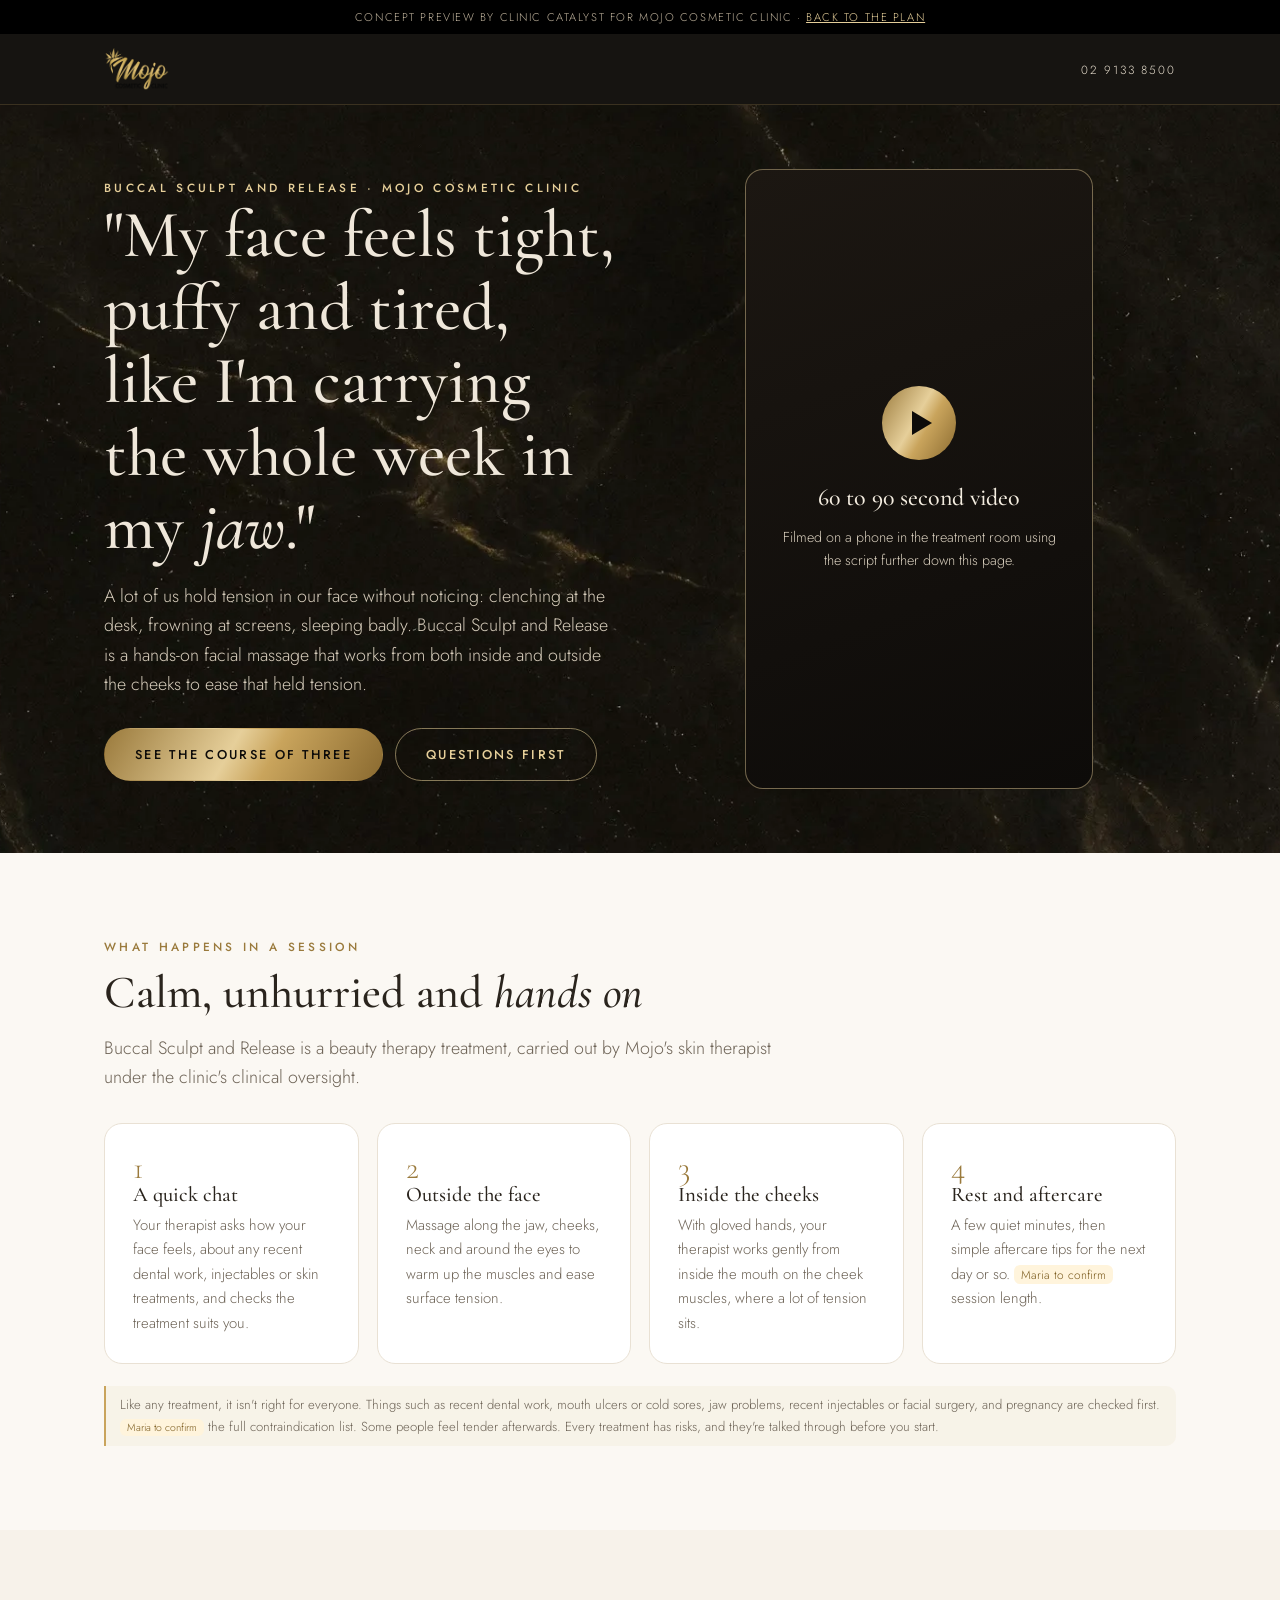
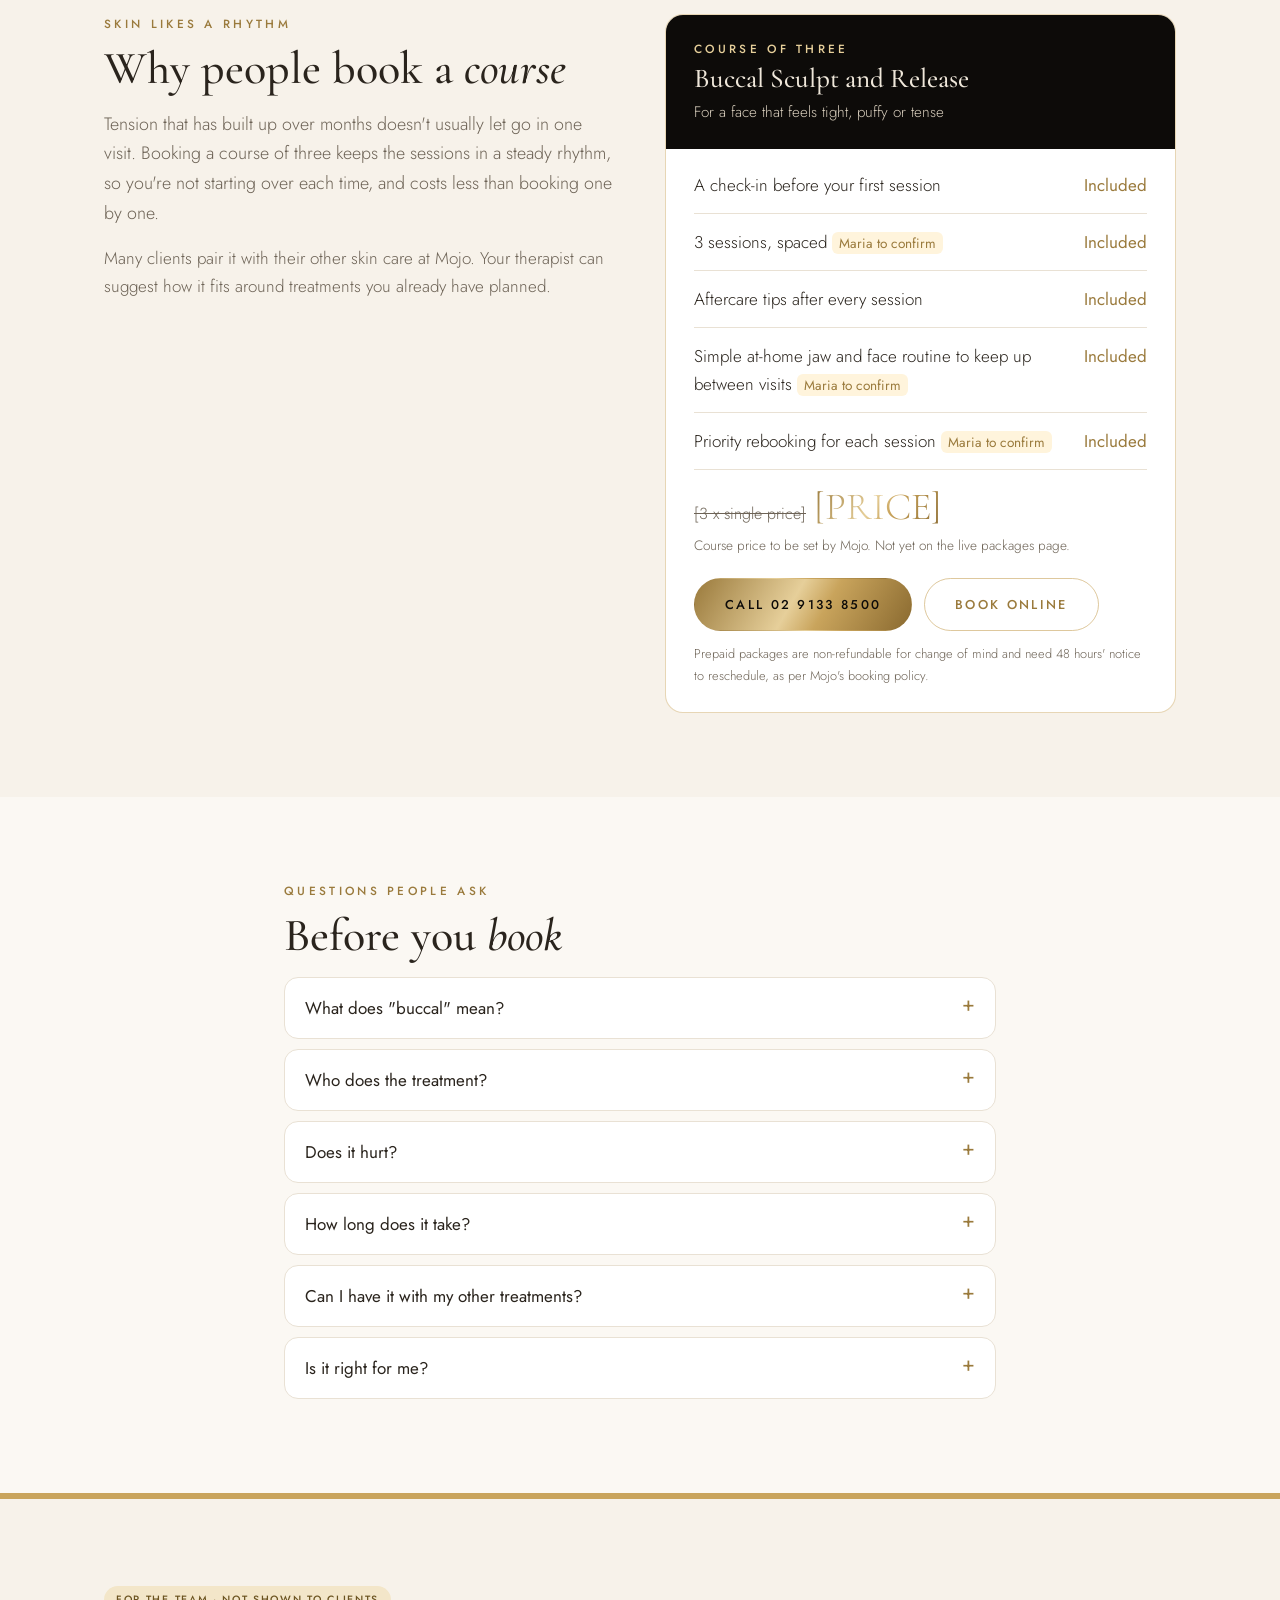
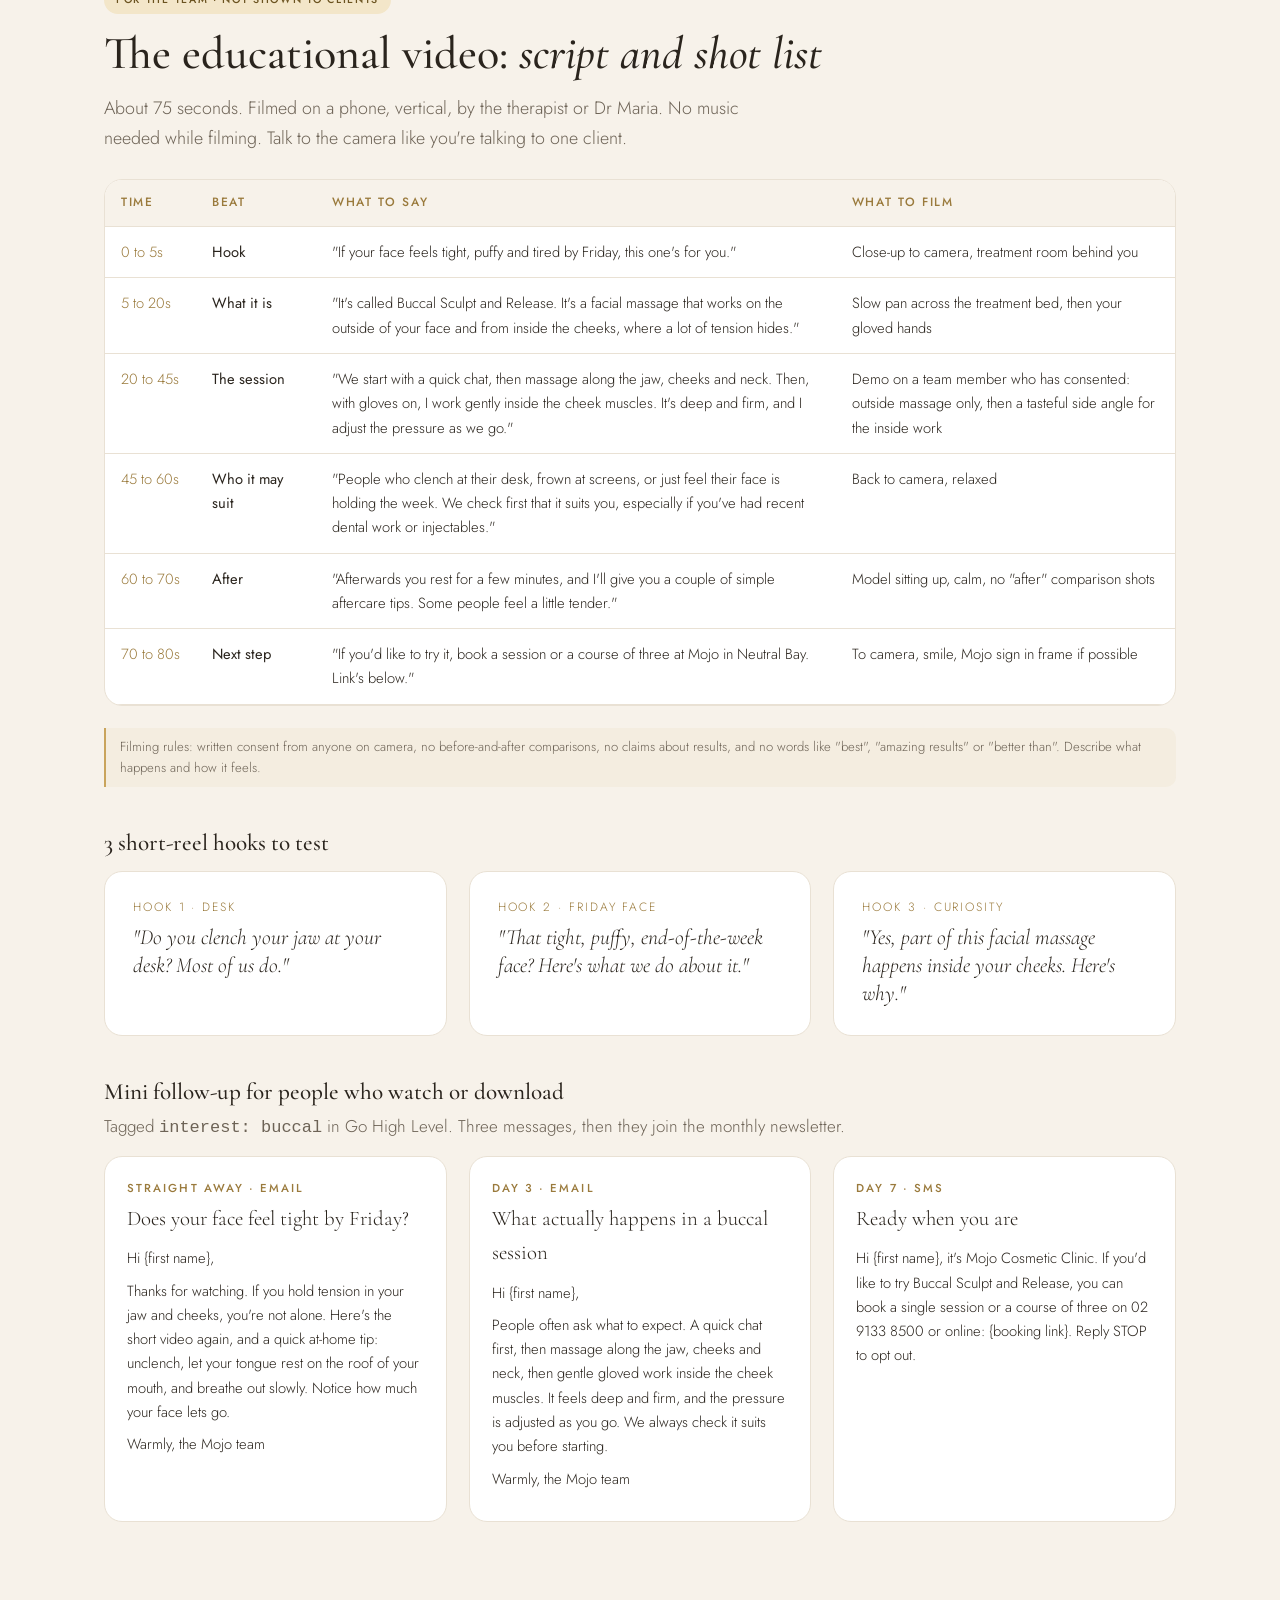
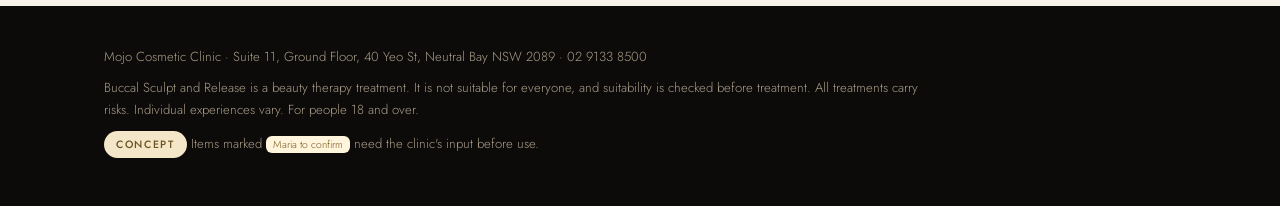
==== buccal.html @ 19ff2479 "Skin check quiz, result page, PDF guide, nurture, consultation library, buccal page; plan page: doin" ====
<!DOCTYPE html>
<html lang="en-AU">
<head>
<meta charset="utf-8">
<meta name="viewport" content="width=device-width, initial-scale=1">
<meta name="robots" content="noindex,nofollow">
<title>Does your face feel tight and tired? | Buccal Sculpt and Release | Mojo Cosmetic Clinic</title>
<link rel="preconnect" href="https://fonts.googleapis.com">
<link rel="preconnect" href="https://fonts.gstatic.com" crossorigin>
<link href="https://fonts.googleapis.com/css2?family=Cormorant+Garamond:ital,wght@0,400;0,500;0,600;1,400;1,500&family=Jost:wght@300;400;500;600&display=swap" rel="stylesheet">
<link rel="stylesheet" href="assets/funnel.css">
<style>
.bhero{padding:64px 0}
.bhero .grid2{align-items:center;gap:44px}
.vslot{aspect-ratio:9/16;max-height:620px;margin:0 auto;border-radius:var(--r);border:1px solid rgba(230,207,154,.45);background:linear-gradient(160deg,#1c1712,#0d0b09);display:flex;flex-direction:column;align-items:center;justify-content:center;text-align:center;padding:30px;color:#d6ccbb}
.vslot .play{width:74px;height:74px;border-radius:50%;background:var(--gold-grad);display:flex;align-items:center;justify-content:center;margin-bottom:18px}
.vslot .play:after{content:"";border-left:20px solid var(--ink);border-top:12px solid transparent;border-bottom:12px solid transparent;margin-left:6px}
.vslot b{font-family:'Cormorant Garamond';font-size:1.5rem;font-weight:500;color:#f3ecdf}
.steps4{display:grid;grid-template-columns:repeat(4,1fr);gap:18px;margin-top:30px}
.steps4 .card h3{font-size:1.3rem}
.steps4 .card p{color:var(--muted);font-size:.93rem}
.steps4 .n{font-family:'Cormorant Garamond';font-size:2rem;line-height:1;color:var(--gold-dk)}
details{background:#fff;border:1px solid var(--stone);border-radius:14px;padding:16px 20px;margin-bottom:10px}
summary{cursor:pointer;font-weight:400;list-style:none;display:flex;justify-content:space-between;gap:14px}
summary:after{content:"+";color:var(--gold-dk);font-size:1.3rem;line-height:1}
details[open] summary:after{content:"\2013"}
details p{color:var(--muted);margin-top:10px;font-size:.95rem}
.script{background:#fff;border:1px solid var(--stone);border-radius:var(--r);overflow:hidden}
.script table{width:100%;border-collapse:collapse;font-size:.92rem}
.script th,.script td{text-align:left;padding:13px 16px;border-bottom:1px solid var(--stone);vertical-align:top}
.script th{background:var(--cream);font-weight:500;font-size:.75rem;letter-spacing:.14em;text-transform:uppercase;color:var(--gold-dk)}
.script td:first-child{white-space:nowrap;color:var(--gold-dk);width:90px}
.script td:nth-child(2){width:120px;font-weight:400}
.hooks .card{font-family:'Cormorant Garamond';font-size:1.35rem;font-style:italic;line-height:1.3}
.hooks .card span{display:block;font-family:Jost;font-style:normal;font-size:.75rem;letter-spacing:.16em;text-transform:uppercase;color:var(--gold-dk);margin-bottom:8px}
.msg{background:#fff;border:1px solid var(--stone);border-radius:var(--r);padding:22px}
.msg .when{font-size:.72rem;letter-spacing:.18em;text-transform:uppercase;color:var(--gold-dk);font-weight:500}
.msg .subj{font-family:'Cormorant Garamond';font-size:1.3rem;margin:4px 0 10px}
.msg p{font-size:.92rem;color:var(--text);margin-bottom:8px}
.internal{border-top:6px solid var(--gold)}
@media (max-width:980px){.steps4{grid-template-columns:repeat(2,1fr)}}
@media (max-width:620px){.steps4{grid-template-columns:1fr}.script td:first-child,.script td:nth-child(2){width:auto;white-space:normal}.script table,.script tbody,.script tr,.script td,.script th{display:block}.script tr{border-bottom:1px solid var(--stone)}.script td{border:0;padding:6px 16px}.script thead{display:none}}
</style>
</head>
<body>
<div class="concept">Concept preview by Clinic Catalyst for Mojo Cosmetic Clinic · <a href="index.html">back to the plan</a></div>
<header class="top"><div class="wrap"><img src="assets/mojo-logo.webp" alt="Mojo Cosmetic Clinic"><a class="small" href="tel:0291338500">02 9133 8500</a></div></header>

<section class="dark bhero">
  <div class="wrap grid2">
    <div>
      <div class="eyebrow">Buccal Sculpt and Release · Mojo Cosmetic Clinic</div>
      <h1>"My face feels tight, puffy and tired, like I'm carrying the whole week in my <em>jaw</em>."</h1>
      <p class="lead" style="margin-top:18px">A lot of us hold tension in our face without noticing: clenching at the desk, frowning at screens, sleeping badly. Buccal Sculpt and Release is a hands-on facial massage that works from both inside and outside the cheeks to ease that held tension.</p>
      <div class="btns">
        <a class="btn btn-gold" href="#course">See the course of three</a>
        <a class="btn btn-line" href="#faq">Questions first</a>
      </div>
    </div>
    <div class="vslot">
      <div class="play"></div>
      <b>60 to 90 second video</b>
      <p style="font-size:.9rem;margin-top:8px">Filmed on a phone in the treatment room using the script further down this page.</p>
    </div>
  </div>
</section>

<section>
  <div class="wrap">
    <div class="eyebrow">What happens in a session</div>
    <h2>Calm, unhurried and <em>hands on</em></h2>
    <p class="lead">Buccal Sculpt and Release is a beauty therapy treatment, carried out by Mojo's skin therapist under the clinic's clinical oversight.</p>
    <div class="steps4">
      <div class="card"><div class="n">1</div><h3>A quick chat</h3><p>Your therapist asks how your face feels, about any recent dental work, injectables or skin treatments, and checks the treatment suits you.</p></div>
      <div class="card"><div class="n">2</div><h3>Outside the face</h3><p>Massage along the jaw, cheeks, neck and around the eyes to warm up the muscles and ease surface tension.</p></div>
      <div class="card"><div class="n">3</div><h3>Inside the cheeks</h3><p>With gloved hands, your therapist works gently from inside the mouth on the cheek muscles, where a lot of tension sits.</p></div>
      <div class="card"><div class="n">4</div><h3>Rest and aftercare</h3><p>A few quiet minutes, then simple aftercare tips for the next day or so. <span class="confirm">Maria to confirm</span> session length.</p></div>
    </div>
    <p class="note">Like any treatment, it isn't right for everyone. Things such as recent dental work, mouth ulcers or cold sores, jaw problems, recent injectables or facial surgery, and pregnancy are checked first. <span class="confirm">Maria to confirm</span> the full contraindication list. Some people feel tender afterwards. Every treatment has risks, and they're talked through before you start.</p>
  </div>
</section>

<section class="cream" id="course">
  <div class="wrap grid2" style="gap:50px;align-items:start">
    <div>
      <div class="eyebrow">Skin likes a rhythm</div>
      <h2>Why people book a <em>course</em></h2>
      <p class="lead">Tension that has built up over months doesn't usually let go in one visit. Booking a course of three keeps the sessions in a steady rhythm, so you're not starting over each time, and costs less than booking one by one.</p>
      <p style="margin-top:16px;color:var(--muted)">Many clients pair it with their other skin care at Mojo. Your therapist can suggest how it fits around treatments you already have planned.</p>
    </div>
    <div class="stack">
      <div class="stack-head"><div class="eyebrow">Course of three</div><h3>Buccal Sculpt and Release</h3><p style="color:#d6ccbb;font-size:.95rem;margin-top:4px">For a face that feels tight, puffy or tense</p></div>
      <div class="stack-body">
        <div class="stack-row"><span>A check-in before your first session</span><span>Included</span></div>
        <div class="stack-row"><span>3 sessions, spaced <span class="confirm">Maria to confirm</span></span><span>Included</span></div>
        <div class="stack-row"><span>Aftercare tips after every session</span><span>Included</span></div>
        <div class="stack-row"><span>Simple at-home jaw and face routine to keep up between visits <span class="confirm">Maria to confirm</span></span><span>Included</span></div>
        <div class="stack-row"><span>Priority rebooking for each session <span class="confirm">Maria to confirm</span></span><span>Included</span></div>
        <div class="stack-total"><div><span class="was">[3 x single price]</span><span class="price gold-text">[PRICE]</span><div style="font-size:.85rem;color:var(--muted);margin-top:6px">Course price to be set by Mojo. Not yet on the live packages page.</div></div></div>
        <div class="btns" style="margin-top:18px"><a class="btn btn-gold" href="tel:0291338500">Call 02 9133 8500</a><a class="btn btn-line" href="https://www.fresha.com/book-now/mojo-cosmetic-clinic-iewphnsx/all-offer?share=true&pId=2636291" target="_blank" rel="noopener">Book online</a></div>
        <p style="font-size:.8rem;color:var(--muted);margin-top:12px">Prepaid packages are non-refundable for change of mind and need 48 hours' notice to reschedule, as per Mojo's booking policy.</p>
      </div>
    </div>
  </div>
</section>

<section id="faq">
  <div class="wrap narrow">
    <div class="eyebrow">Questions people ask</div>
    <h2>Before you <em>book</em></h2>
    <details><summary>What does "buccal" mean?</summary><p>Buccal refers to the cheeks, and the inside of the cheeks in particular. Buccal Sculpt and Release includes gentle work from inside the mouth on the cheek muscles, as well as massage on the outside of the face.</p></details>
    <details><summary>Who does the treatment?</summary><p>Mojo's skin therapist, under the clinic's clinical oversight. It is a beauty therapy treatment, not a medical procedure.</p></details>
    <details><summary>Does it hurt?</summary><p>Most people describe it as deep and firm rather than painful, and your therapist adjusts the pressure as you go. Some people feel a little tender afterwards.</p></details>
    <details><summary>How long does it take?</summary><p><span class="confirm">Maria to confirm</span> session length, then this answer is filled in.</p></details>
    <details><summary>Can I have it with my other treatments?</summary><p>Often, yes, but timing matters around things like injectables, dental work and some skin treatments. Your therapist plans it with you.</p></details>
    <details><summary>Is it right for me?</summary><p>That's what the check-in before your first session is for. If something means it isn't suitable, your therapist will tell you and suggest another option.</p></details>
  </div>
</section>

<section class="cream internal">
  <div class="wrap">
    <span class="review-flag">For the team · not shown to clients</span>
    <h2 style="margin-top:14px">The educational video: <em>script and shot list</em></h2>
    <p class="lead">About 75 seconds. Filmed on a phone, vertical, by the therapist or Dr Maria. No music needed while filming. Talk to the camera like you're talking to one client.</p>
    <div class="script" style="margin-top:26px">
      <table>
        <thead><tr><th>Time</th><th>Beat</th><th>What to say</th><th>What to film</th></tr></thead>
        <tbody>
          <tr><td>0 to 5s</td><td>Hook</td><td>"If your face feels tight, puffy and tired by Friday, this one's for you."</td><td>Close-up to camera, treatment room behind you</td></tr>
          <tr><td>5 to 20s</td><td>What it is</td><td>"It's called Buccal Sculpt and Release. It's a facial massage that works on the outside of your face and from inside the cheeks, where a lot of tension hides."</td><td>Slow pan across the treatment bed, then your gloved hands</td></tr>
          <tr><td>20 to 45s</td><td>The session</td><td>"We start with a quick chat, then massage along the jaw, cheeks and neck. Then, with gloves on, I work gently inside the cheek muscles. It's deep and firm, and I adjust the pressure as we go."</td><td>Demo on a team member who has consented: outside massage only, then a tasteful side angle for the inside work</td></tr>
          <tr><td>45 to 60s</td><td>Who it may suit</td><td>"People who clench at their desk, frown at screens, or just feel their face is holding the week. We check first that it suits you, especially if you've had recent dental work or injectables."</td><td>Back to camera, relaxed</td></tr>
          <tr><td>60 to 70s</td><td>After</td><td>"Afterwards you rest for a few minutes, and I'll give you a couple of simple aftercare tips. Some people feel a little tender."</td><td>Model sitting up, calm, no "after" comparison shots</td></tr>
          <tr><td>70 to 80s</td><td>Next step</td><td>"If you'd like to try it, book a session or a course of three at Mojo in Neutral Bay. Link's below."</td><td>To camera, smile, Mojo sign in frame if possible</td></tr>
        </tbody>
      </table>
    </div>
    <p class="note">Filming rules: written consent from anyone on camera, no before-and-after comparisons, no claims about results, and no words like "best", "amazing results" or "better than". Describe what happens and how it feels.</p>

    <h3 style="margin-top:44px">3 short-reel hooks to test</h3>
    <div class="grid3 hooks" style="margin-top:14px">
      <div class="card"><span>Hook 1 · desk</span>"Do you clench your jaw at your desk? Most of us do."</div>
      <div class="card"><span>Hook 2 · Friday face</span>"That tight, puffy, end-of-the-week face? Here's what we do about it."</div>
      <div class="card"><span>Hook 3 · curiosity</span>"Yes, part of this facial massage happens inside your cheeks. Here's why."</div>
    </div>

    <h3 style="margin-top:44px">Mini follow-up for people who watch or download</h3>
    <p style="color:var(--muted);margin-top:6px">Tagged <code>interest: buccal</code> in Go High Level. Three messages, then they join the monthly newsletter.</p>
    <div class="grid3" style="margin-top:14px">
      <div class="msg"><div class="when">Straight away · email</div><div class="subj">Does your face feel tight by Friday?</div><p>Hi {first name},</p><p>Thanks for watching. If you hold tension in your jaw and cheeks, you're not alone. Here's the short video again, and a quick at-home tip: unclench, let your tongue rest on the roof of your mouth, and breathe out slowly. Notice how much your face lets go.</p><p>Warmly, the Mojo team</p></div>
      <div class="msg"><div class="when">Day 3 · email</div><div class="subj">What actually happens in a buccal session</div><p>Hi {first name},</p><p>People often ask what to expect. A quick chat first, then massage along the jaw, cheeks and neck, then gentle gloved work inside the cheek muscles. It feels deep and firm, and the pressure is adjusted as you go. We always check it suits you before starting.</p><p>Warmly, the Mojo team</p></div>
      <div class="msg"><div class="when">Day 7 · SMS</div><div class="subj">Ready when you are</div><p>Hi {first name}, it's Mojo Cosmetic Clinic. If you'd like to try Buccal Sculpt and Release, you can book a single session or a course of three on 02 9133 8500 or online: {booking link}. Reply STOP to opt out.</p></div>
    </div>
  </div>
</section>

<footer><div class="wrap">
  <p>Mojo Cosmetic Clinic · Suite 11, Ground Floor, 40 Yeo St, Neutral Bay NSW 2089 · 02 9133 8500</p>
  <p>Buccal Sculpt and Release is a beauty therapy treatment. It is not suitable for everyone, and suitability is checked before treatment. All treatments carry risks. Individual experiences vary. For people 18 and over.</p>
  <p><span class="review-flag">Concept</span> Items marked <span class="confirm">Maria to confirm</span> need the clinic's input before use.</p>
</div></footer>
</body>
</html>
---- assets/funnel.css ----
/* Mojo Cosmetic Clinic - funnel pages (quiz, guide, results library, buccal, nurture). Concept by Clinic Catalyst. */
:root{
  --ink:#0d0b09; --ink2:#17130f; --cream:#f7f2ea; --paper:#fbf8f3; --stone:#e9e1d4;
  --gold:#c9a45c; --gold-lt:#e6cf9a; --gold-dk:#9a7a3c; --text:#2a241d; --muted:#6d6356;
  --gold-grad:linear-gradient(120deg,#9a7a3c 0%,#e6cf9a 45%,#c9a45c 60%,#8a6a30 100%);
  --r:18px;
}
*{box-sizing:border-box;margin:0;padding:0}
html{scroll-behavior:smooth}
body{font-family:'Jost',sans-serif;font-weight:300;color:var(--text);background:var(--paper);line-height:1.65;overflow-x:hidden;font-size:17px}
img,video{max-width:100%;display:block}
a{color:inherit}
h1,h2,h3{font-family:'Cormorant Garamond',serif;font-weight:500;line-height:1.1}
h1{font-size:clamp(2.3rem,5.2vw,4.2rem)}
h2{font-size:clamp(1.9rem,3.6vw,2.9rem);margin:10px 0 16px}
h3{font-size:1.45rem;margin-bottom:6px}
h1 em,h2 em{font-style:italic}
b,strong{font-weight:500}
.wrap{max-width:1120px;margin:0 auto;padding:0 24px}
.narrow{max-width:760px}
section{padding:84px 0}
.eyebrow{font-size:.74rem;letter-spacing:.28em;text-transform:uppercase;color:var(--gold-dk);font-weight:500}
.dark .eyebrow{color:var(--gold-lt)}
.gold-text{background:var(--gold-grad);-webkit-background-clip:text;background-clip:text;color:transparent}
.lead{font-size:1.12rem;color:var(--muted);max-width:680px}
.dark{background:var(--ink) url('gold-texture.webp') center/cover;color:#efe7da}
.dark .lead{color:#d6ccbb}
.cream{background:var(--cream)}
.btn{display:inline-flex;align-items:center;justify-content:center;gap:.6em;padding:15px 30px;border-radius:40px;font-family:'Jost';font-size:.8rem;letter-spacing:.18em;text-transform:uppercase;font-weight:500;text-decoration:none;cursor:pointer;border:1px solid transparent;transition:.3s;text-align:center}
.btn-gold{background:var(--gold-grad);color:var(--ink)}
.btn-gold:hover{filter:brightness(1.08);transform:translateY(-2px)}
.btn-line{border-color:rgba(201,164,92,.6);color:var(--gold-dk);background:transparent}
.dark .btn-line{color:var(--gold-lt);border-color:rgba(230,207,154,.55)}
.btn-line:hover{background:rgba(201,164,92,.1)}
.btn-dark{background:var(--ink);color:var(--gold-lt)}
.btns{display:flex;gap:12px;flex-wrap:wrap;margin-top:28px}

/* top bar + concept strip */
.concept{background:#000;color:#bfb29c;font-size:.7rem;letter-spacing:.14em;text-transform:uppercase;text-align:center;padding:8px 16px}
.concept a{color:var(--gold-lt)}
.top{background:rgba(13,11,9,.96);border-bottom:1px solid rgba(201,164,92,.2)}
.top .wrap{display:flex;align-items:center;justify-content:space-between;height:70px;gap:16px}
.top img{height:44px;width:auto}
.top a.small{color:#e8dfcf;font-size:.74rem;letter-spacing:.16em;text-transform:uppercase;text-decoration:none}

/* cards */
.card{background:#fff;border:1px solid var(--stone);border-radius:var(--r);padding:28px}
.grid2{display:grid;grid-template-columns:repeat(2,1fr);gap:22px}
.grid3{display:grid;grid-template-columns:repeat(3,1fr);gap:22px}
.media{border-radius:var(--r);overflow:hidden;border:1px solid rgba(201,164,92,.35);background:#e9e6e2}
.media video,.media img{width:100%;aspect-ratio:16/9;object-fit:cover}
.note{font-size:.82rem;color:var(--muted);border-left:2px solid var(--gold);padding:8px 14px;margin-top:22px;background:rgba(201,164,92,.07);border-radius:0 10px 10px 0}
.dark .note{color:#cfc4b1;background:rgba(230,207,154,.08)}
.review-flag{display:inline-block;font-size:.66rem;letter-spacing:.16em;text-transform:uppercase;background:#f3e6c9;color:#6b5320;padding:5px 12px;border-radius:20px;font-weight:500}
.ticks{list-style:none;margin:14px 0}
.ticks li{padding:9px 0 9px 30px;position:relative;border-bottom:1px solid var(--stone)}
.ticks li:before{content:"";position:absolute;left:2px;top:17px;width:14px;height:8px;border-left:2px solid var(--gold-dk);border-bottom:2px solid var(--gold-dk);transform:rotate(-45deg)}
.dark .ticks li{border-color:rgba(230,207,154,.18)}
.dark .ticks li:before{border-color:var(--gold-lt)}
.confirm{background:#fff4dc;color:#7a5a1c;font-size:.8em;padding:1px 7px;border-radius:6px;white-space:nowrap}

/* value stack */
.stack{background:#fff;border:1px solid rgba(201,164,92,.45);border-radius:var(--r);overflow:hidden}
.stack-head{background:var(--ink);color:#efe7da;padding:24px 28px}
.stack-head .eyebrow{color:var(--gold-lt)}
.stack-head h3{font-size:1.7rem;margin-top:6px}
.stack-body{padding:8px 28px 26px}
.stack-row{display:flex;justify-content:space-between;gap:16px;padding:14px 0;border-bottom:1px solid var(--stone)}
.stack-row span:last-child{color:var(--gold-dk);white-space:nowrap;font-weight:400}
.stack-total{display:flex;justify-content:space-between;align-items:flex-end;gap:16px;padding:18px 0 4px;flex-wrap:wrap}
.price{font-family:'Cormorant Garamond';font-size:2.4rem;line-height:1}
.was{color:var(--muted);text-decoration:line-through;font-size:1rem;margin-right:8px}

/* footer */
footer{background:var(--ink);color:#a99d8a;font-size:.82rem;padding:40px 0}
footer p{max-width:820px;margin-bottom:10px}
footer a{color:var(--gold-lt)}

@media (max-width:860px){
  .grid2,.grid3{grid-template-columns:1fr}
  section{padding:60px 0}
  body{font-size:16px}
}
@media (max-width:520px){
  .wrap{padding:0 16px}
  .btn{width:100%}
  .top img{height:36px}
  .stack-head,.stack-body{padding-left:18px;padding-right:18px}
  .card{padding:22px}
}
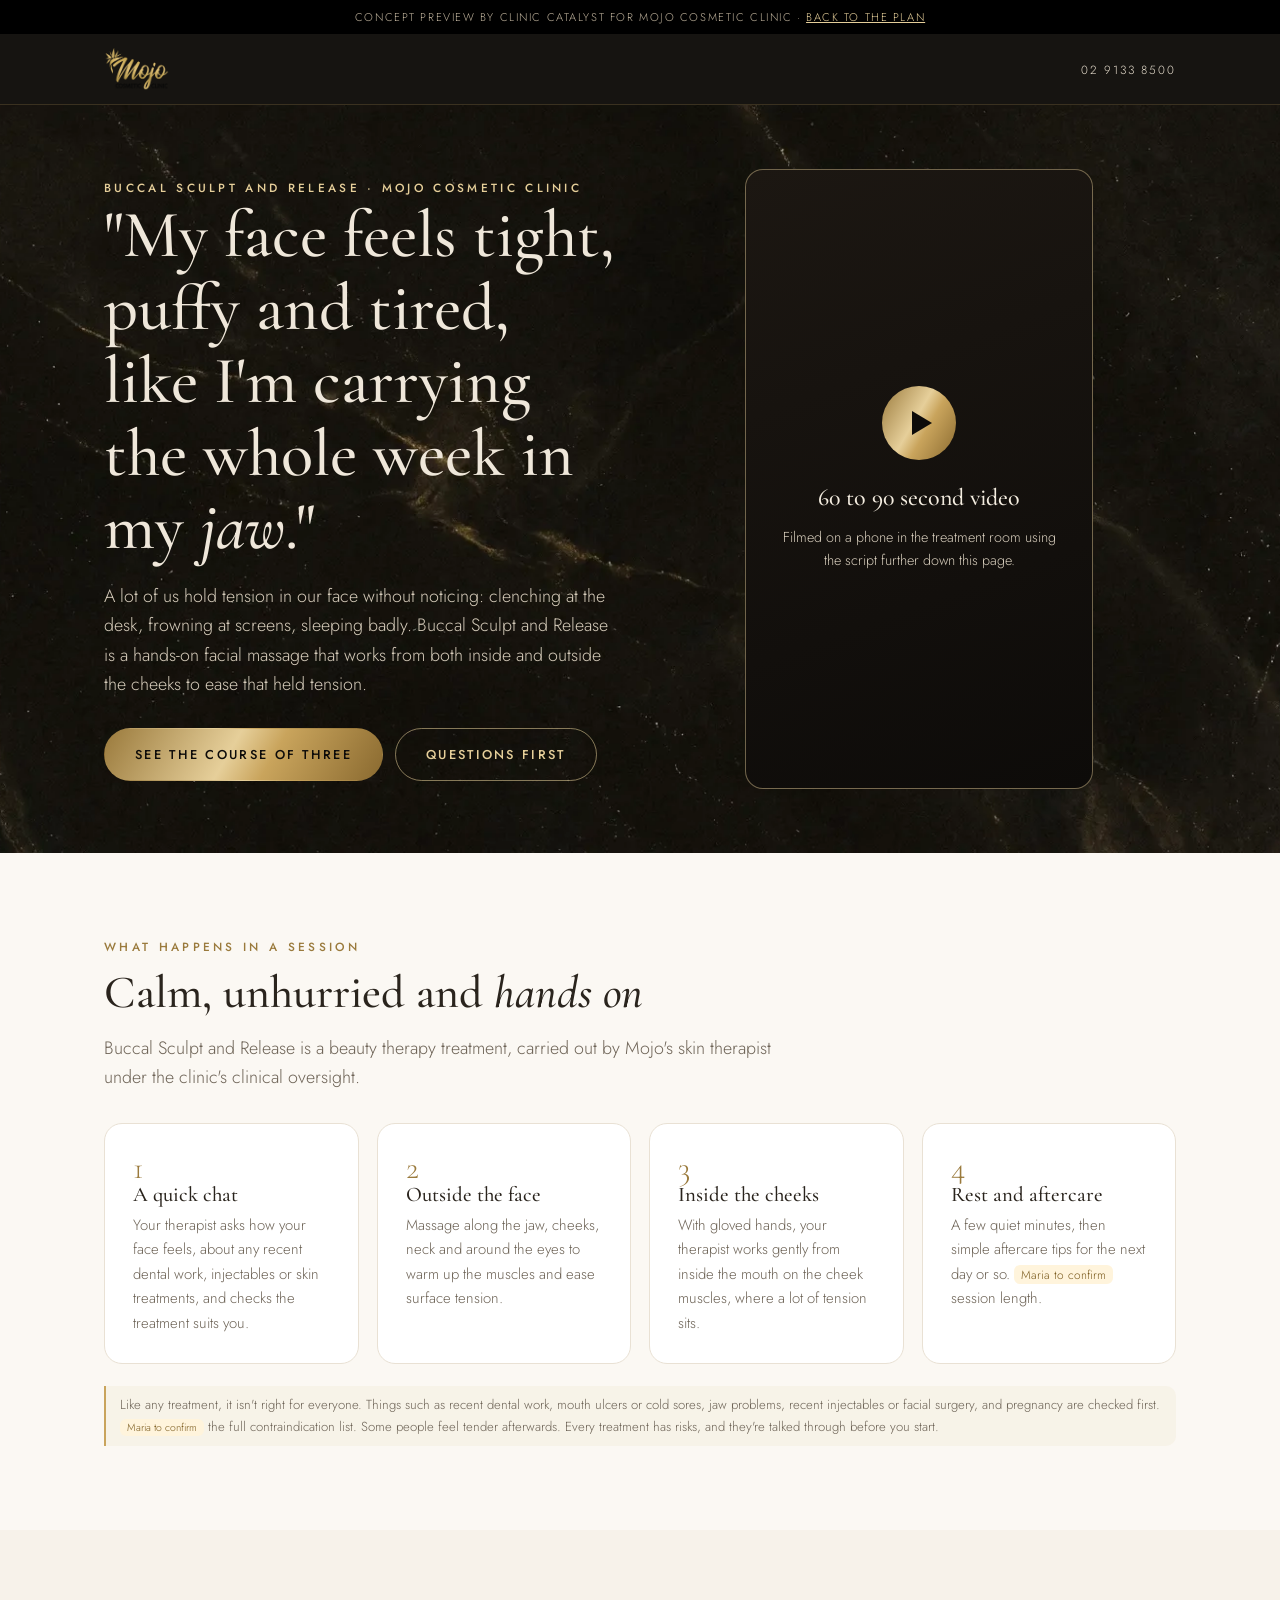
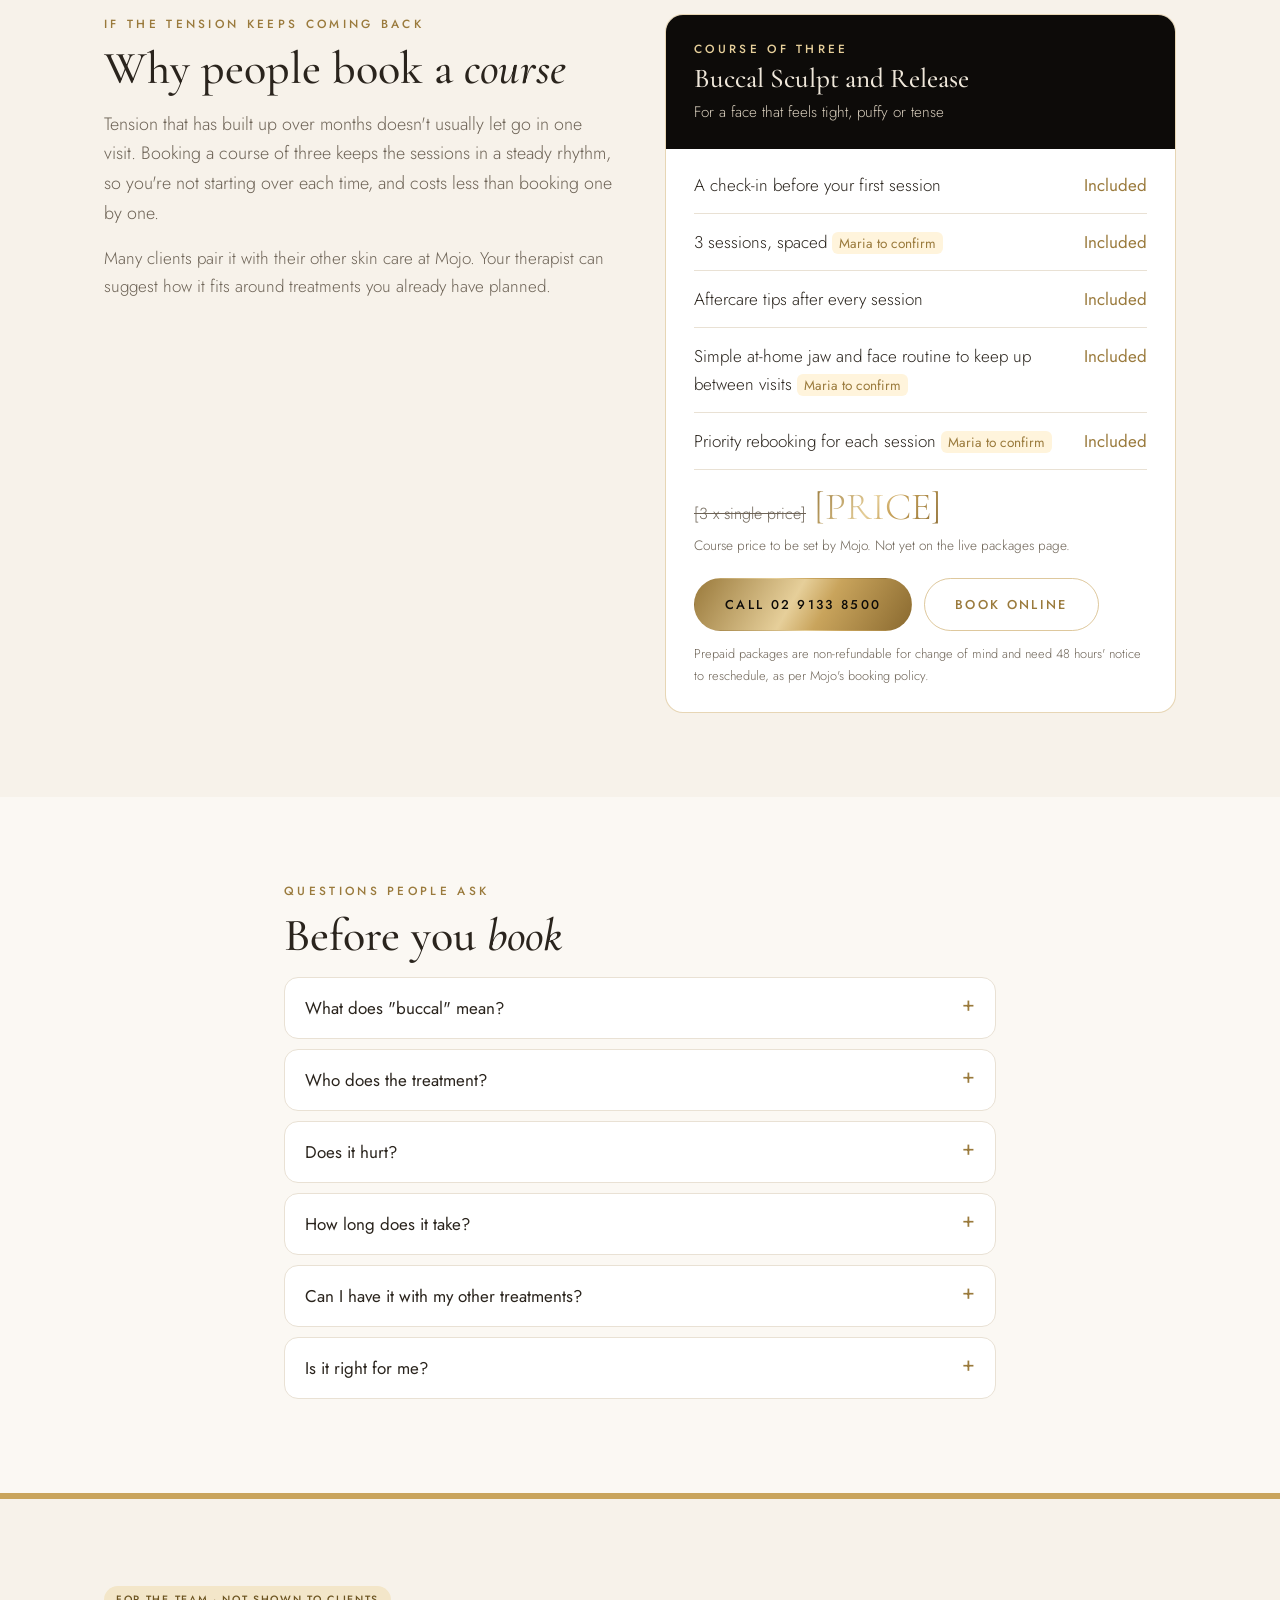
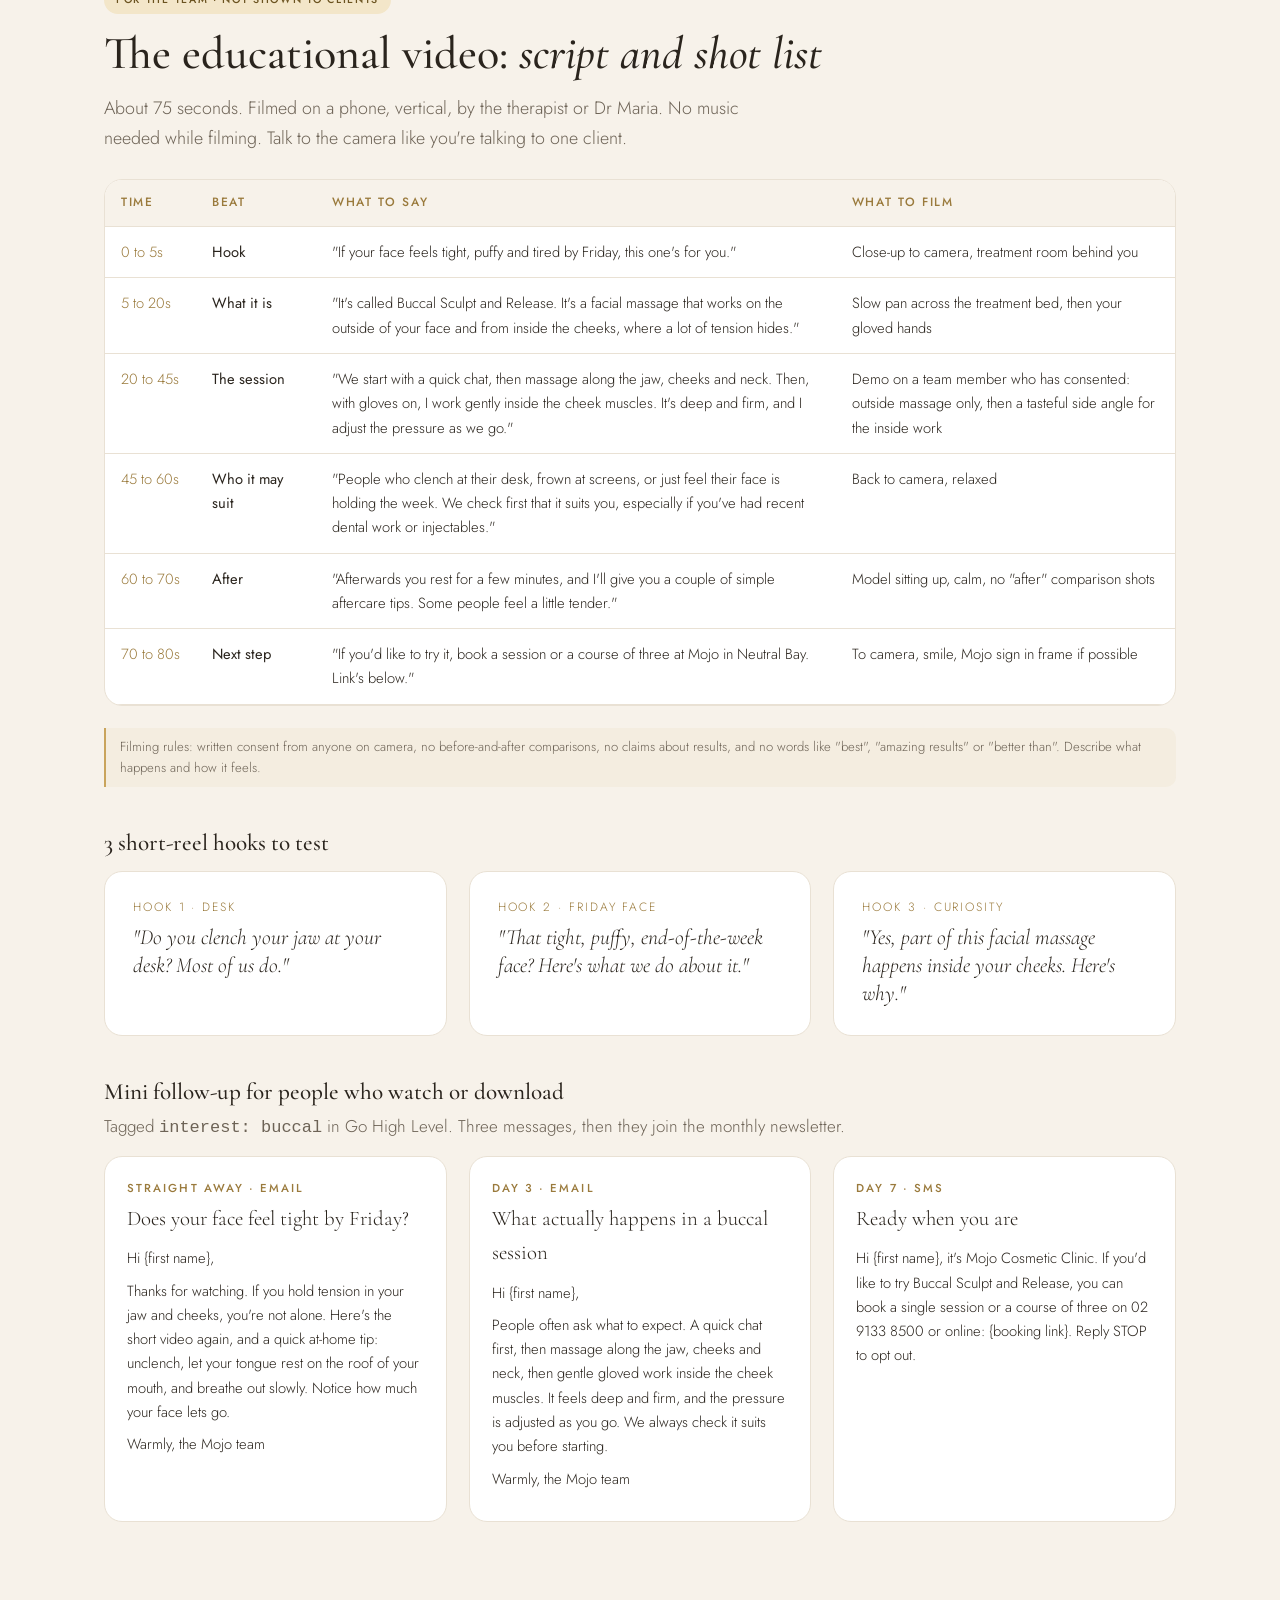
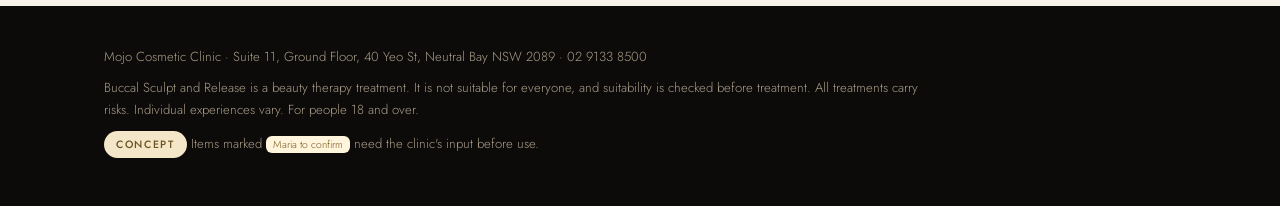
==== commit 64e9938a: "Concern-led everywhere: packages value stack, approach, PRP and buccal headings, quick wins, guide/b" ====
--- a/buccal.html
+++ b/buccal.html
@@ -83,7 +83,7 @@
 <section class="cream" id="course">
   <div class="wrap grid2" style="gap:50px;align-items:start">
     <div>
-      <div class="eyebrow">Skin likes a rhythm</div>
+      <div class="eyebrow">If the tension keeps coming back</div>
       <h2>Why people book a <em>course</em></h2>
       <p class="lead">Tension that has built up over months doesn't usually let go in one visit. Booking a course of three keeps the sessions in a steady rhythm, so you're not starting over each time, and costs less than booking one by one.</p>
       <p style="margin-top:16px;color:var(--muted)">Many clients pair it with their other skin care at Mojo. Your therapist can suggest how it fits around treatments you already have planned.</p>
